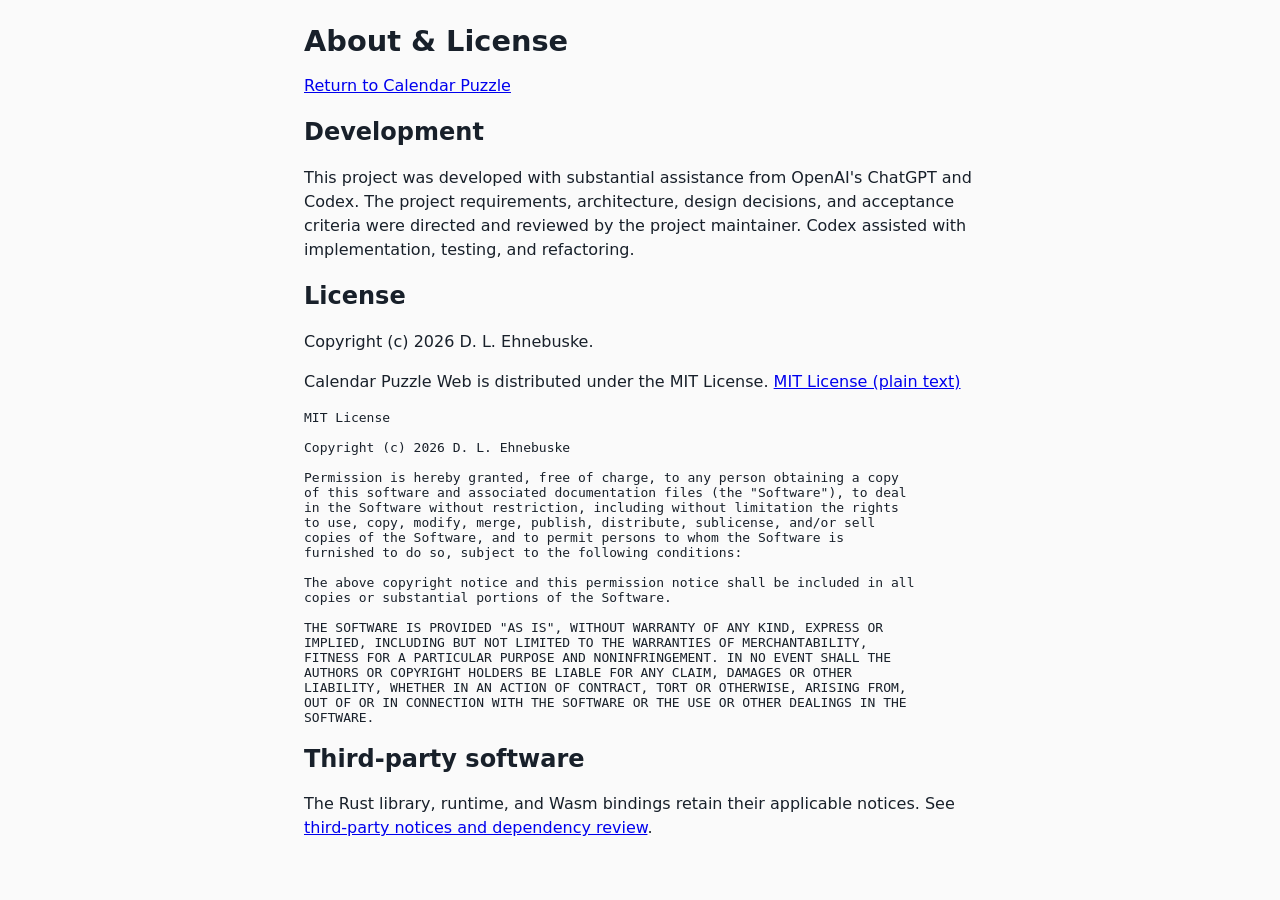
==== about.html @ e19994a0 "Prepare web application for MIT-licensed publication" ====
<!doctype html>
<!-- SPDX-License-Identifier: MIT -->
<html lang="en">
  <head>
    <meta charset="utf-8">
    <meta name="viewport" content="width=device-width, initial-scale=1">
    <title>About &amp; License — Calendar Puzzle</title>
    <link rel="stylesheet" href="./style.css">
  </head>
  <body>
    <main>
      <h1>About &amp; License</h1>
      <p><a href="./index.html">Return to Calendar Puzzle</a></p>
      <h2>Development</h2>
      <p>This project was developed with substantial assistance from OpenAI&#x27;s ChatGPT and Codex. The project requirements, architecture, design decisions, and acceptance criteria were directed and reviewed by the project maintainer. Codex assisted with implementation, testing, and refactoring.</p>
      <h2>License</h2>
      <p>Copyright (c) 2026 D. L. Ehnebuske.</p>
      <p>Calendar Puzzle Web is distributed under the MIT License.
        <a href="./LICENSE">MIT License (plain text)</a></p>
      <pre class="license-text">MIT License

Copyright (c) 2026 D. L. Ehnebuske

Permission is hereby granted, free of charge, to any person obtaining a copy
of this software and associated documentation files (the &quot;Software&quot;), to deal
in the Software without restriction, including without limitation the rights
to use, copy, modify, merge, publish, distribute, sublicense, and/or sell
copies of the Software, and to permit persons to whom the Software is
furnished to do so, subject to the following conditions:

The above copyright notice and this permission notice shall be included in all
copies or substantial portions of the Software.

THE SOFTWARE IS PROVIDED &quot;AS IS&quot;, WITHOUT WARRANTY OF ANY KIND, EXPRESS OR
IMPLIED, INCLUDING BUT NOT LIMITED TO THE WARRANTIES OF MERCHANTABILITY,
FITNESS FOR A PARTICULAR PURPOSE AND NONINFRINGEMENT. IN NO EVENT SHALL THE
AUTHORS OR COPYRIGHT HOLDERS BE LIABLE FOR ANY CLAIM, DAMAGES OR OTHER
LIABILITY, WHETHER IN AN ACTION OF CONTRACT, TORT OR OTHERWISE, ARISING FROM,
OUT OF OR IN CONNECTION WITH THE SOFTWARE OR THE USE OR OTHER DEALINGS IN THE
SOFTWARE.
</pre>
      <h2>Third-party software</h2>
      <p>The Rust library, runtime, and Wasm bindings retain their applicable notices.
        See <a href="./THIRD_PARTY_NOTICES.md">third-party notices and dependency review</a>.</p>
    </main>
  </body>
</html>
---- style.css ----
/* SPDX-License-Identifier: MIT */
:root {
  font-family: system-ui, sans-serif;
  color: #18202a;
  background: #fafafa;
}
* { box-sizing: border-box; }
body { margin: 0; padding: 1rem; }
main { max-width: 42rem; margin: 0 auto; }
h1 { margin: 0.5rem 0; font-size: 1.8rem; }
p { line-height: 1.5; }
fieldset { padding: 0.75rem; border: 1px solid #a9afb6; }
.controls { display: flex; flex-wrap: wrap; gap: 0.75rem; align-items: end; }
label { display: grid; gap: 0.25rem; flex: 1 1 5rem; }
select, button { font: inherit; min-height: 2.75rem; padding: 0.4rem 0.6rem; }
button { color: white; background: #254d75; border: 1px solid #254d75; cursor: pointer; }
button:disabled { background: #68717b; cursor: default; }
select:focus-visible, button:focus-visible { outline: 3px solid #1c63ab; outline-offset: 2px; }
#status { min-height: 3rem; }
#status[data-state="error"] { color: #a31d26; }
.board {
  display: grid;
  grid-template-columns: repeat(9, minmax(0, 1fr));
  grid-template-rows: repeat(7, minmax(0, 1fr));
  aspect-ratio: 9 / 7;
  width: 100%;
  background: #525961;

}
.board:empty { display: none; }
.cell {
  aspect-ratio: 1;
  border: 1px solid #525961;
  display: grid;
  place-items: center;
  font-size: clamp(0.75rem, 3.4vw, 1.3rem);
  font-weight: 700;
  color: #14202b;
}
.piece-F { background: #eda3a3; }
.piece-I { background: #dfbb82; }
.piece-L { background: #e5d988; }
.piece-P { background: #b5d692; }
.piece-N { background: #86c9b1; }
.piece-T { background: #8bcdd4; }
.piece-U { background: #9bb9e6; }
.piece-V { background: #b6a8dd; }
.piece-W { background: #d9a5ca; }
.piece-X { background: #e7b89c; }
.piece-Y { background: #b8c6cc; }
.piece-Z { background: #bad2e8; }
.excluded { background: #fff; color: #111; outline: 2px solid #525961; outline-offset: -2px; }
.note { font-size: 0.9rem; color: #434b54; }

.license-text { white-space: pre-wrap; overflow-wrap: anywhere; }
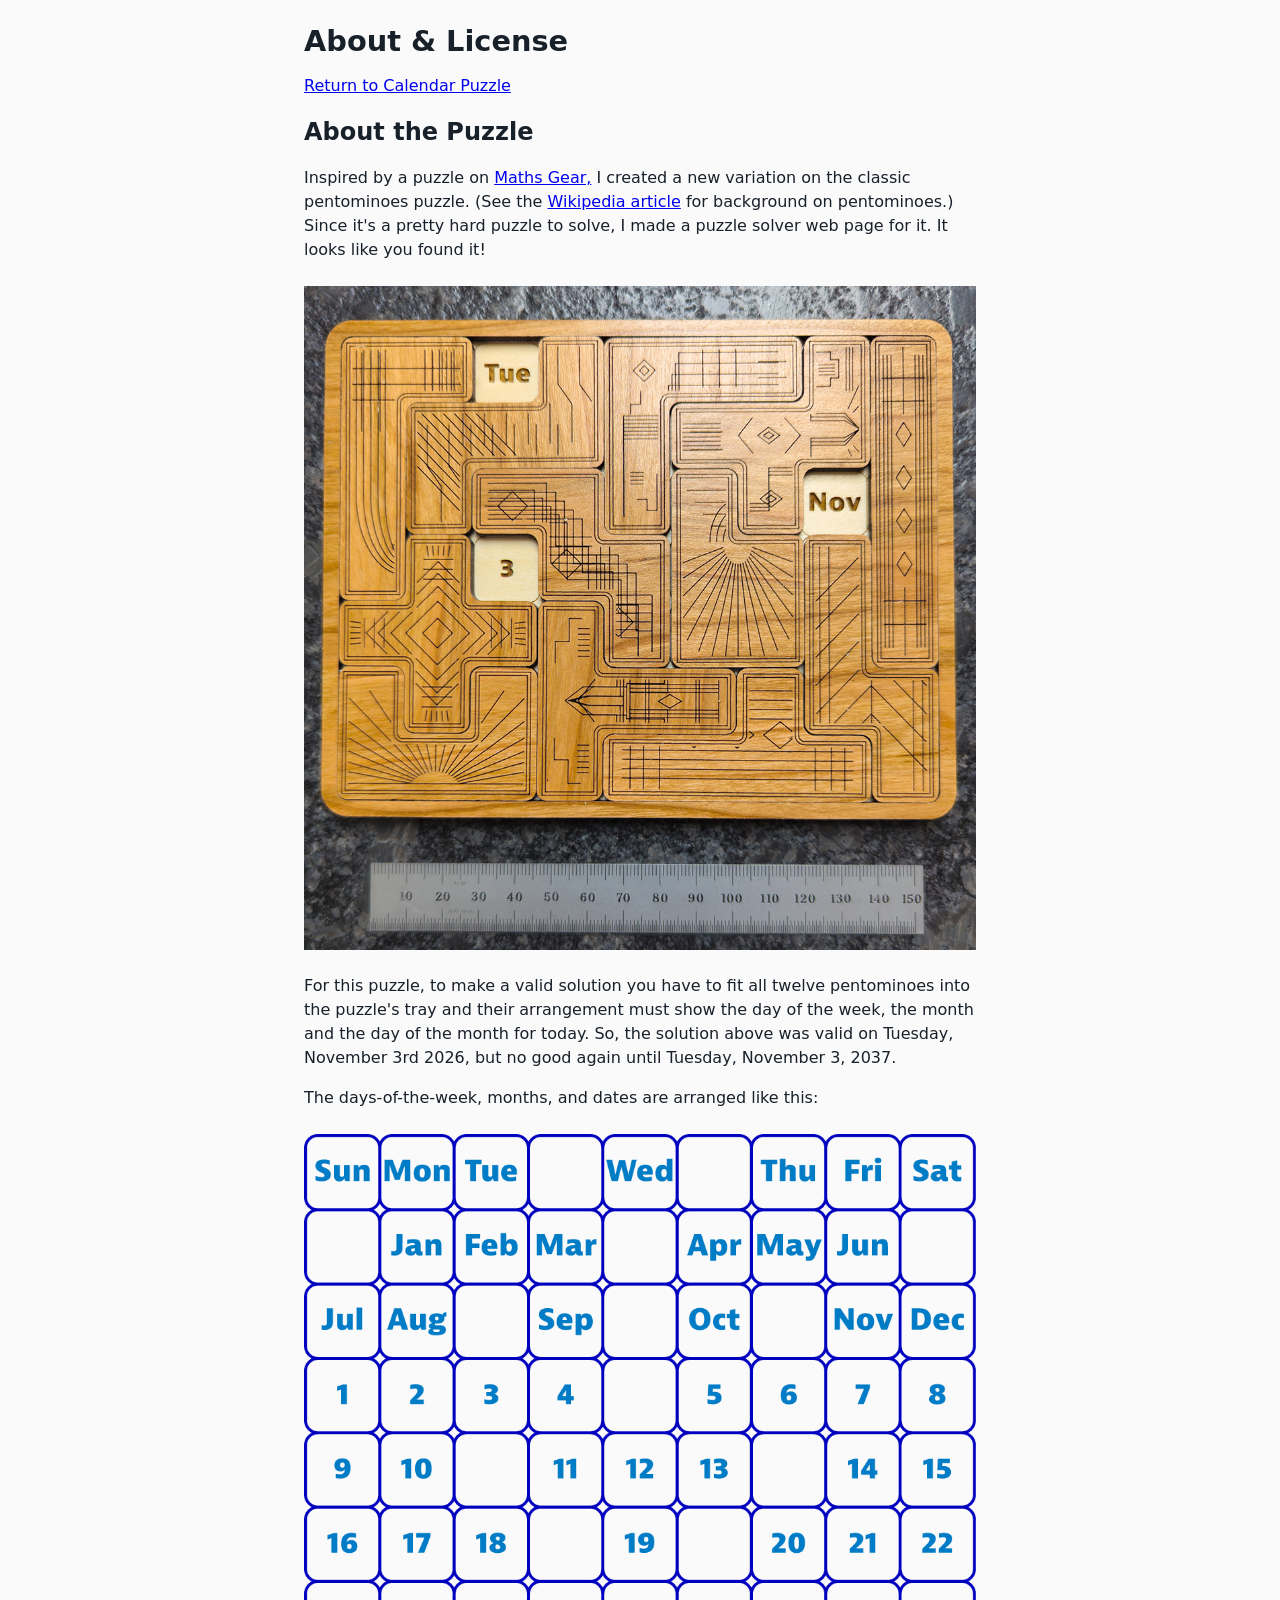
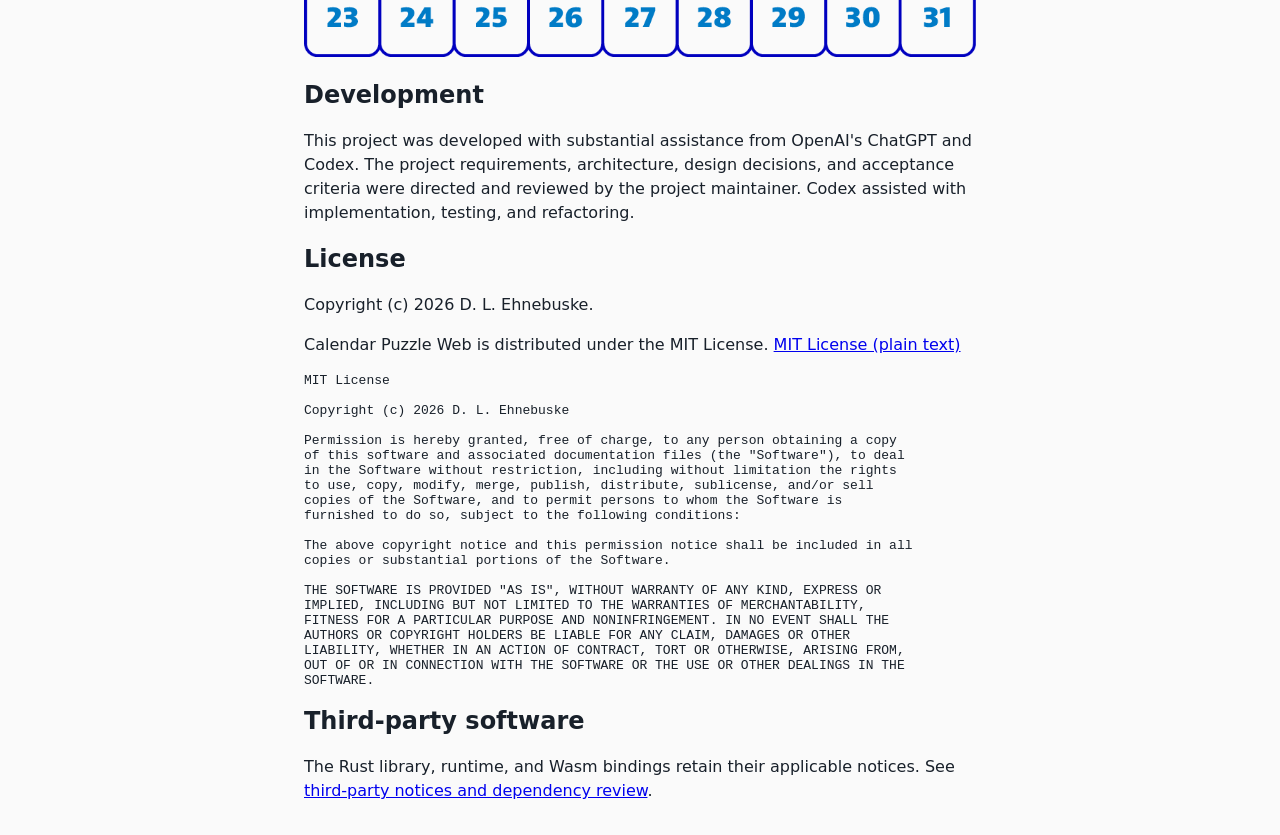
==== commit e1c34b44: "Add illustrated About page with responsive images" ====
--- a/about.html
+++ b/about.html
@@ -11,8 +11,38 @@
     <main>
       <h1>About &amp; License</h1>
       <p><a href="./index.html">Return to Calendar Puzzle</a></p>
+      <h2>About the Puzzle</h2>
+      <p>
+        Inspired by a puzzle on <a href="https://mathsgear.co.uk/collections/puzzles/products/a-puzzle-a-day">Maths Gear,</a>
+        I created a new variation on the classic pentominoes puzzle. (See the
+        <a href="https://en.wikipedia.org/wiki/Pentomino">Wikipedia article</a> for
+        background on pentominoes.) Since it&#x27;s a pretty hard puzzle to solve, I made a
+        puzzle solver web page for it. It looks like you found it!
+      </p>
+      <figure class="about-figure">
+        <img src="./assets/the-puzzle.jpeg" width="1000" height="988"
+          alt="A wooden calendar puzzle with all twelve pentominoes fitted in its tray, leaving Tue, Nov, and 3 uncovered.">
+      </figure>
+      <p>
+        For this puzzle, to make a valid solution you have to fit all twelve pentominoes
+        into the puzzle&#x27;s tray and their arrangement must show the day of the week, the
+        month and the day of the month for today. So, the solution above was valid on
+        Tuesday, November 3rd 2026, but no good again until Tuesday, November 3, 2037.
+      </p>
+      <p>
+        The days-of-the-week, months, and dates are arranged like this:
+      </p>
+      <figure class="about-figure">
+        <img src="./assets/tiles.png" width="961" height="748" loading="lazy"
+          alt="The calendar tray’s nine-column, seven-row layout, with weekday, month, and day-number labels.">
+      </figure>
       <h2>Development</h2>
-      <p>This project was developed with substantial assistance from OpenAI&#x27;s ChatGPT and Codex. The project requirements, architecture, design decisions, and acceptance criteria were directed and reviewed by the project maintainer. Codex assisted with implementation, testing, and refactoring.</p>
+      <p>
+        This project was developed with substantial assistance from OpenAI&#x27;s
+        ChatGPT and Codex. The project requirements, architecture, design decisions,
+        and acceptance criteria were directed and reviewed by the project maintainer.
+        Codex assisted with implementation, testing, and refactoring.
+      </p>
       <h2>License</h2>
       <p>Copyright (c) 2026 D. L. Ehnebuske.</p>
       <p>Calendar Puzzle Web is distributed under the MIT License.
--- a/style.css
+++ b/style.css
@@ -22,15 +22,14 @@
   display: grid;
   grid-template-columns: repeat(9, minmax(0, 1fr));
   grid-template-rows: repeat(7, minmax(0, 1fr));
+  gap: 0;
   aspect-ratio: 9 / 7;
   width: 100%;
-  background: #525961;
-
+  background: #303841;
 }
 .board:empty { display: none; }
 .cell {
-  aspect-ratio: 1;
-  border: 1px solid #525961;
+  border: 0 solid #303841;
   display: grid;
   place-items: center;
   font-size: clamp(0.75rem, 3.4vw, 1.3rem);
@@ -49,7 +48,11 @@
 .piece-X { background: #e7b89c; }
 .piece-Y { background: #b8c6cc; }
 .piece-Z { background: #bad2e8; }
-.excluded { background: #fff; color: #111; outline: 2px solid #525961; outline-offset: -2px; }
+.excluded { background: #fff; color: #111; }
 .note { font-size: 0.9rem; color: #434b54; }
 
 .license-text { white-space: pre-wrap; overflow-wrap: anywhere; }
+
+.about-figure { margin: 1.5rem 0; }
+.about-figure img { display: block; max-width: 100%; height: auto; }
+.about-figure figcaption { margin-top: 0.5rem; font-size: 0.9rem; line-height: 1.5; }
